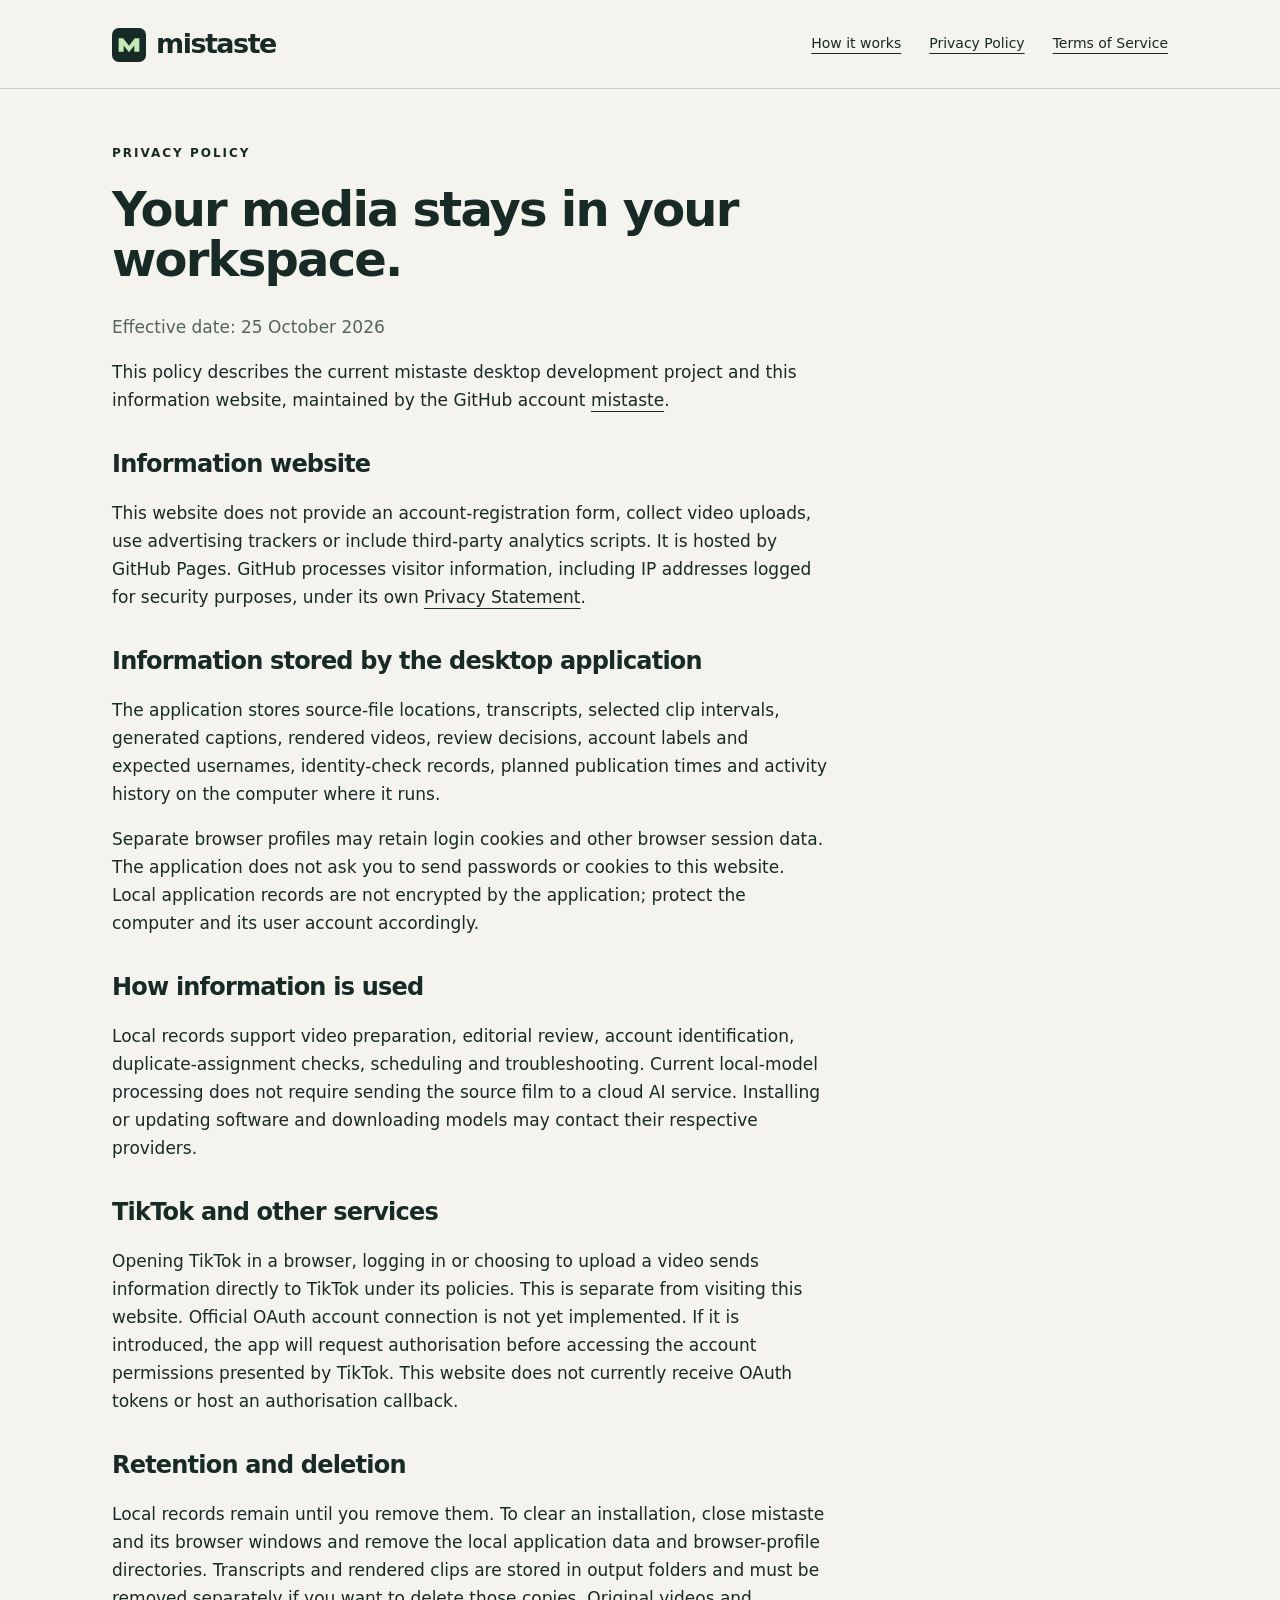
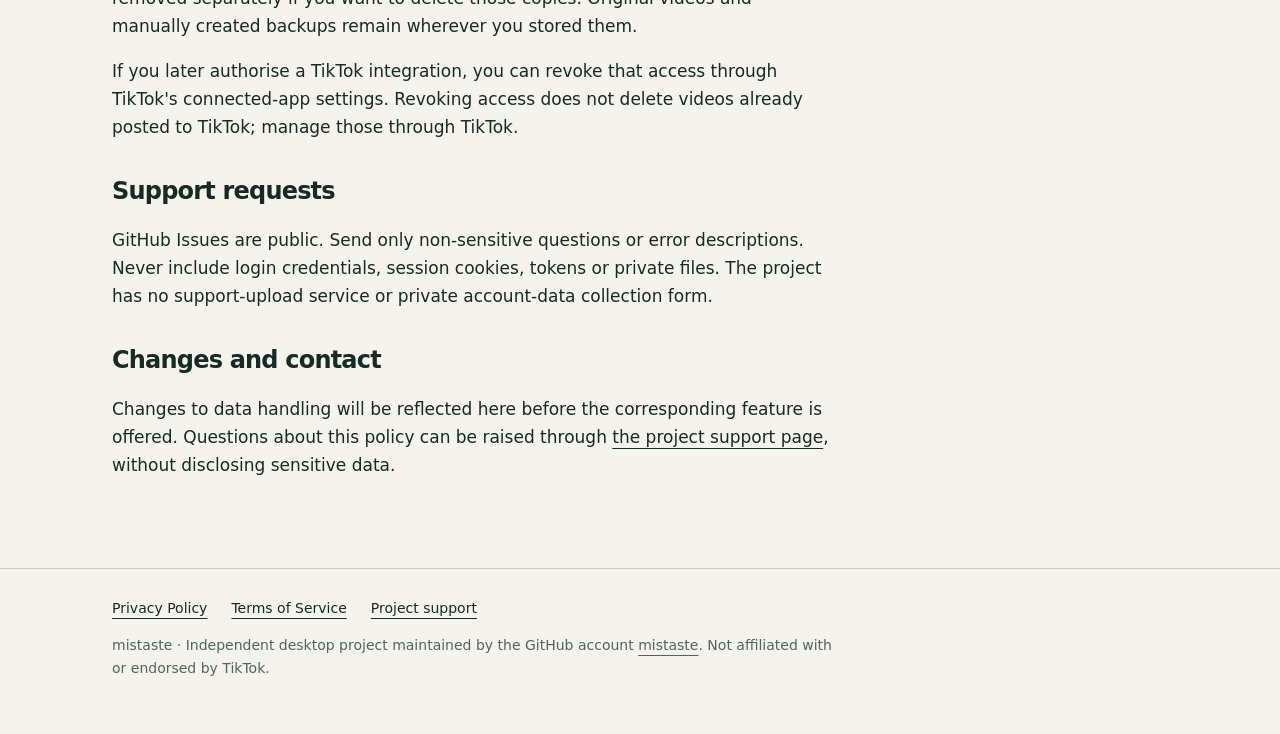
==== privacy.html @ dfa032f0 "Publish mistaste information website and policies" ====
<!doctype html><html lang="en"><head><meta charset="utf-8"><meta name="viewport" content="width=device-width, initial-scale=1"><meta name="description" content="mistaste: local video preparation, editorial review and account workflow management. Development and sandbox testing."><title>Privacy Policy — mistaste</title><link rel="icon" href="icon.svg" type="image/svg+xml"><link rel="stylesheet" href="style.css"></head><body><a class="skip" href="#main">Skip to content</a><header><div class="wrap"><nav aria-label="Main navigation"><a class="brand" href="./"><img src="icon.svg" width="34" height="34" alt="">mistaste</a><a href="./#workflow">How it works</a><a href="privacy.html">Privacy Policy</a><a href="terms.html">Terms of Service</a></nav></div></header><main id="main" class="wrap"><article class="legal"><span class="eyebrow">Privacy Policy</span><h1>Your media stays in your workspace.</h1><p class="muted">Effective date: 25 October 2026</p><p>This policy describes the current mistaste desktop development project and this information website, maintained by the GitHub account <a href="https://github.com/mistaste">mistaste</a>.</p><h2>Information website</h2><p>This website does not provide an account-registration form, collect video uploads, use advertising trackers or include third-party analytics scripts. It is hosted by GitHub Pages. GitHub processes visitor information, including IP addresses logged for security purposes, under its own <a href="https://docs.github.com/en/site-policy/privacy-policies/github-general-privacy-statement">Privacy Statement</a>.</p><h2>Information stored by the desktop application</h2><p>The application stores source-file locations, transcripts, selected clip intervals, generated captions, rendered videos, review decisions, account labels and expected usernames, identity-check records, planned publication times and activity history on the computer where it runs.</p><p>Separate browser profiles may retain login cookies and other browser session data. The application does not ask you to send passwords or cookies to this website. Local application records are not encrypted by the application; protect the computer and its user account accordingly.</p><h2>How information is used</h2><p>Local records support video preparation, editorial review, account identification, duplicate-assignment checks, scheduling and troubleshooting. Current local-model processing does not require sending the source film to a cloud AI service. Installing or updating software and downloading models may contact their respective providers.</p><h2>TikTok and other services</h2><p>Opening TikTok in a browser, logging in or choosing to upload a video sends information directly to TikTok under its policies. This is separate from visiting this website. Official OAuth account connection is not yet implemented. If it is introduced, the app will request authorisation before accessing the account permissions presented by TikTok. This website does not currently receive OAuth tokens or host an authorisation callback.</p><h2>Retention and deletion</h2><p>Local records remain until you remove them. To clear an installation, close mistaste and its browser windows and remove the local application data and browser-profile directories. Transcripts and rendered clips are stored in output folders and must be removed separately if you want to delete those copies. Original videos and manually created backups remain wherever you stored them.</p><p>If you later authorise a TikTok integration, you can revoke that access through TikTok's connected-app settings. Revoking access does not delete videos already posted to TikTok; manage those through TikTok.</p><h2>Support requests</h2><p>GitHub Issues are public. Send only non-sensitive questions or error descriptions. Never include login credentials, session cookies, tokens or private files. The project has no support-upload service or private account-data collection form.</p><h2>Changes and contact</h2><p>Changes to data handling will be reflected here before the corresponding feature is offered. Questions about this policy can be raised through <a href="https://github.com/mistaste/mistaste-site/issues">the project support page</a>, without disclosing sensitive data.</p></article></main><footer><div class="wrap"><div class="links"><a href="privacy.html">Privacy Policy</a><a href="terms.html">Terms of Service</a><a href="https://github.com/mistaste/mistaste-site/issues">Project support</a></div><p class="muted">mistaste · Independent desktop project maintained by the GitHub account <a href="https://github.com/mistaste">mistaste</a>. Not affiliated with or endorsed by TikTok.</p></div></footer></body></html>
---- style.css ----
:root{--paper:#f4f3ed;--ink:#182a25;--muted:#52655c;--line:#c4cec4;--accent:#c4e9b6}*{box-sizing:border-box}body{margin:0;background:var(--paper);color:var(--ink);font:17px/1.65 system-ui,-apple-system,sans-serif}a{color:inherit;text-underline-offset:5px}a:hover{color:#30603e}a:focus-visible,summary:focus-visible{outline:3px solid #397644;outline-offset:5px}.wrap{max-width:1120px;margin:auto;padding:0 32px}header{border-bottom:1px solid var(--line)}nav{display:flex;align-items:center;gap:28px;min-height:88px;flex-wrap:wrap;padding:16px 0}.brand{font-size:27px;font-weight:800;letter-spacing:-1.5px;text-decoration:none;margin-right:auto}.brand img{vertical-align:middle;margin-right:10px}nav a:not(.brand){font-size:14px}.hero{display:grid;grid-template-columns:1.3fr 1fr;gap:64px;padding:80px 0 64px;align-items:center}.eyebrow{font-size:12px;text-transform:uppercase;letter-spacing:2px;font-weight:700}h1{font-size:clamp(42px,6vw,76px);line-height:1.04;letter-spacing:-3px;margin:20px 0 28px;max-width:750px}h2{font-size:30px;line-height:1.2;letter-spacing:-.8px}h3{font-size:20px;line-height:1.3}p{max-width:720px}.lede{font-size:20px;color:var(--muted)}.status{display:inline-block;border:1px solid var(--ink);padding:6px 12px;font-size:13px;border-radius:3px}.workflow{background:var(--accent);padding:32px;border-radius:6px}.workflow ol{padding-left:24px;margin:24px 0 0}.workflow li{padding:14px 0;border-bottom:1px solid #95b28a}.workflow li:last-child{border:0}.section{padding:48px 0;border-top:1px solid var(--line)}.features{display:grid;grid-template-columns:repeat(3,minmax(0,1fr));gap:32px}.features p,.muted{color:var(--muted)}.legal{max-width:800px;padding:48px 0 72px}.legal h1{font-size:48px;letter-spacing:-1.8px}.legal h2{font-size:24px;margin-top:36px}.legal li{margin:8px 0}footer{border-top:1px solid var(--line);padding:28px 0 40px;font-size:14px}footer .links{display:flex;gap:24px;flex-wrap:wrap}.skip{position:absolute;left:-10000px}.skip:focus{left:20px;top:10px;background:white;padding:10px;z-index:5}@media(max-width:720px){.wrap{padding:0 20px}nav{gap:16px}.brand{width:100%}.hero{grid-template-columns:1fr;gap:32px;padding:48px 0}h1{letter-spacing:-1.8px}.features{grid-template-columns:1fr;gap:12px}.legal h1{font-size:38px}}
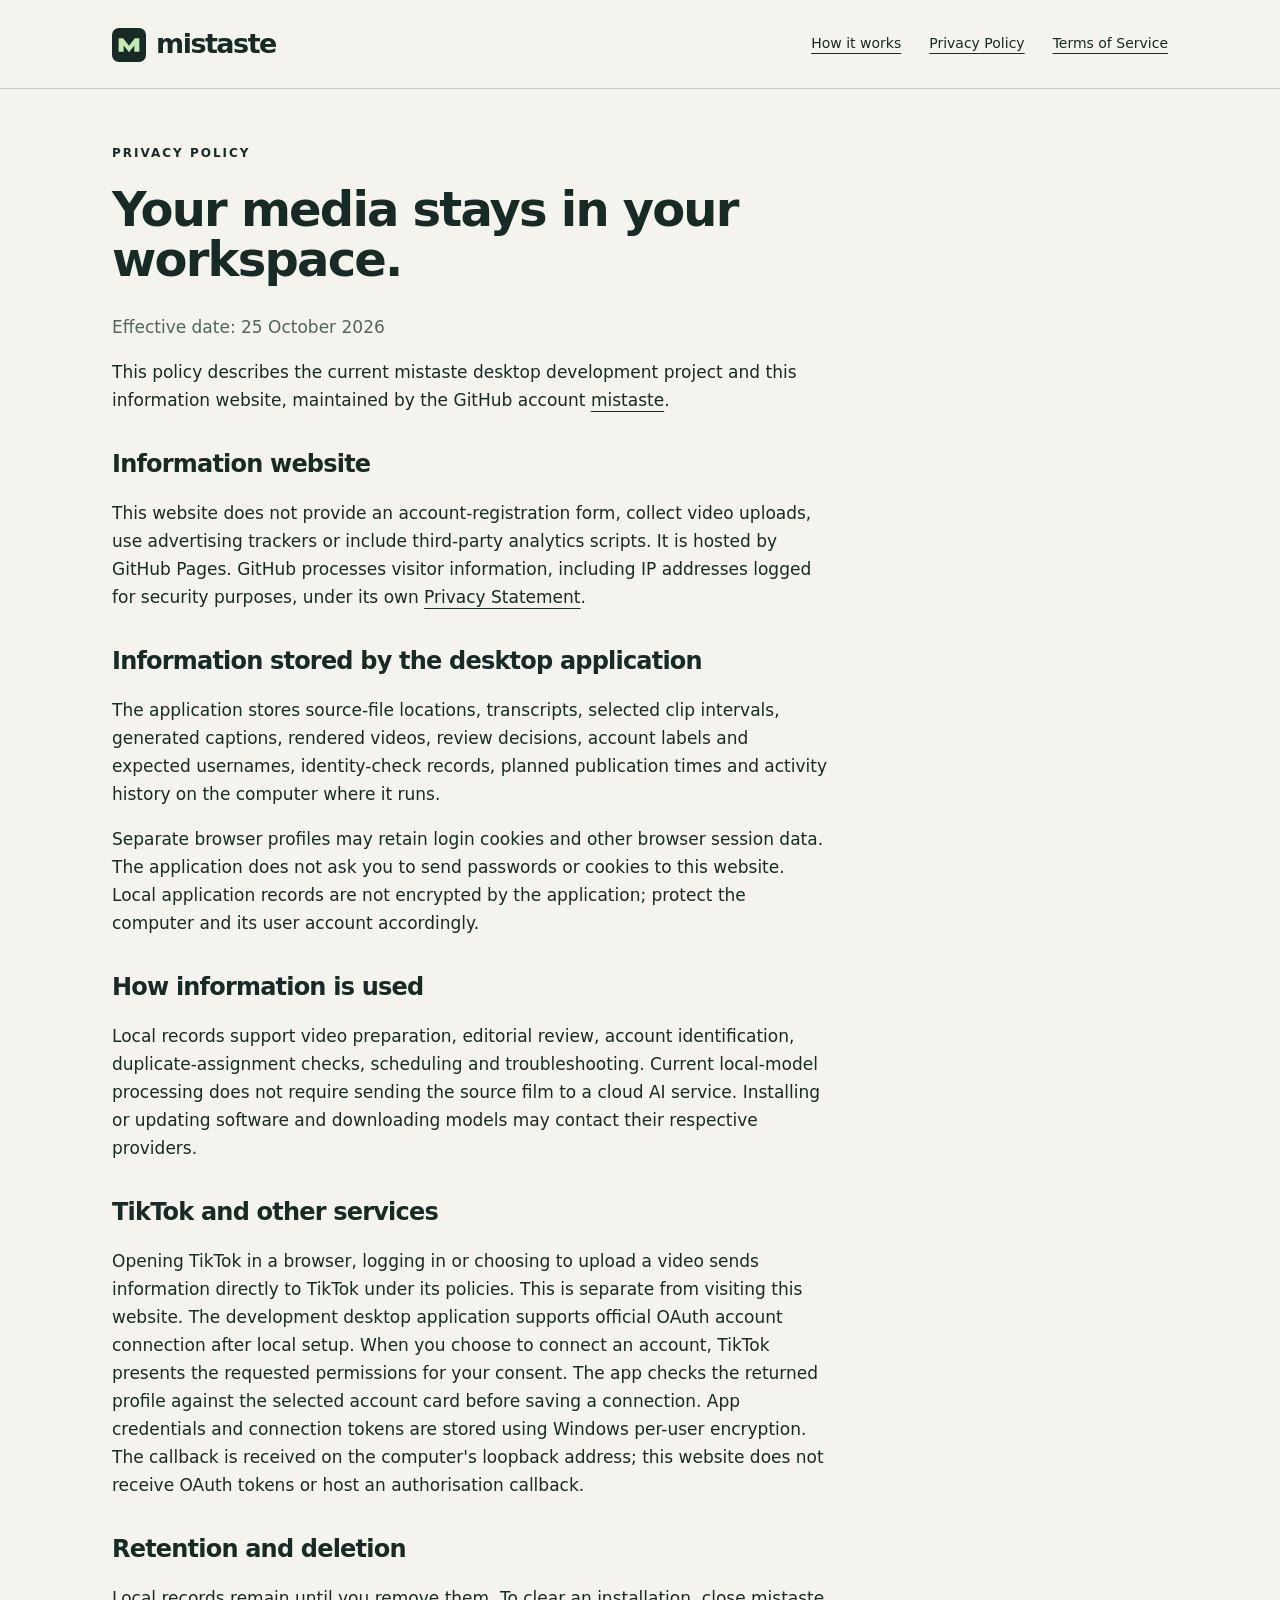
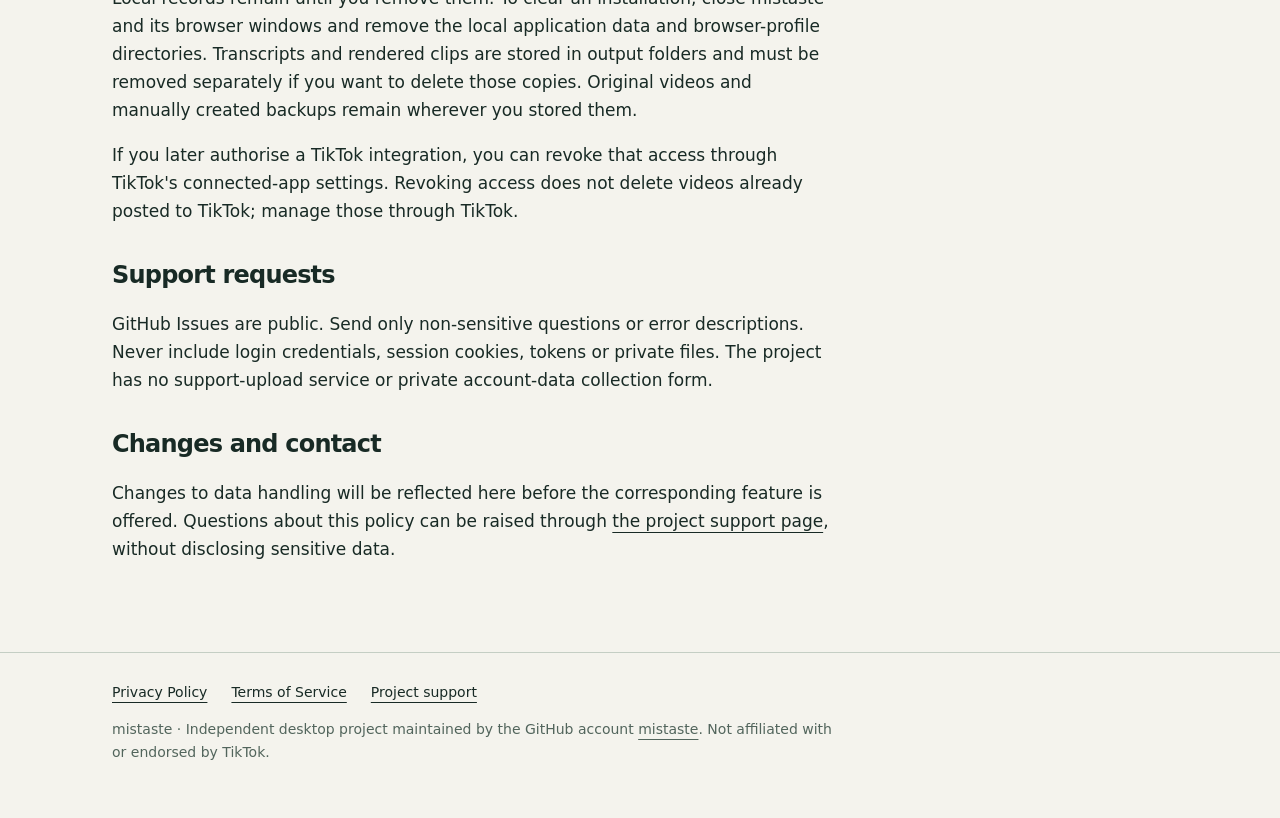
==== commit 00bed39d: "Document desktop sandbox OAuth and encrypted token storage" ====
--- a/privacy.html
+++ b/privacy.html
@@ -1 +1 @@
-<!doctype html><html lang="en"><head><meta charset="utf-8"><meta name="viewport" content="width=device-width, initial-scale=1"><meta name="description" content="mistaste: local video preparation, editorial review and account workflow management. Development and sandbox testing."><title>Privacy Policy — mistaste</title><link rel="icon" href="icon.svg" type="image/svg+xml"><link rel="stylesheet" href="style.css"></head><body><a class="skip" href="#main">Skip to content</a><header><div class="wrap"><nav aria-label="Main navigation"><a class="brand" href="./"><img src="icon.svg" width="34" height="34" alt="">mistaste</a><a href="./#workflow">How it works</a><a href="privacy.html">Privacy Policy</a><a href="terms.html">Terms of Service</a></nav></div></header><main id="main" class="wrap"><article class="legal"><span class="eyebrow">Privacy Policy</span><h1>Your media stays in your workspace.</h1><p class="muted">Effective date: 25 October 2026</p><p>This policy describes the current mistaste desktop development project and this information website, maintained by the GitHub account <a href="https://github.com/mistaste">mistaste</a>.</p><h2>Information website</h2><p>This website does not provide an account-registration form, collect video uploads, use advertising trackers or include third-party analytics scripts. It is hosted by GitHub Pages. GitHub processes visitor information, including IP addresses logged for security purposes, under its own <a href="https://docs.github.com/en/site-policy/privacy-policies/github-general-privacy-statement">Privacy Statement</a>.</p><h2>Information stored by the desktop application</h2><p>The application stores source-file locations, transcripts, selected clip intervals, generated captions, rendered videos, review decisions, account labels and expected usernames, identity-check records, planned publication times and activity history on the computer where it runs.</p><p>Separate browser profiles may retain login cookies and other browser session data. The application does not ask you to send passwords or cookies to this website. Local application records are not encrypted by the application; protect the computer and its user account accordingly.</p><h2>How information is used</h2><p>Local records support video preparation, editorial review, account identification, duplicate-assignment checks, scheduling and troubleshooting. Current local-model processing does not require sending the source film to a cloud AI service. Installing or updating software and downloading models may contact their respective providers.</p><h2>TikTok and other services</h2><p>Opening TikTok in a browser, logging in or choosing to upload a video sends information directly to TikTok under its policies. This is separate from visiting this website. Official OAuth account connection is not yet implemented. If it is introduced, the app will request authorisation before accessing the account permissions presented by TikTok. This website does not currently receive OAuth tokens or host an authorisation callback.</p><h2>Retention and deletion</h2><p>Local records remain until you remove them. To clear an installation, close mistaste and its browser windows and remove the local application data and browser-profile directories. Transcripts and rendered clips are stored in output folders and must be removed separately if you want to delete those copies. Original videos and manually created backups remain wherever you stored them.</p><p>If you later authorise a TikTok integration, you can revoke that access through TikTok's connected-app settings. Revoking access does not delete videos already posted to TikTok; manage those through TikTok.</p><h2>Support requests</h2><p>GitHub Issues are public. Send only non-sensitive questions or error descriptions. Never include login credentials, session cookies, tokens or private files. The project has no support-upload service or private account-data collection form.</p><h2>Changes and contact</h2><p>Changes to data handling will be reflected here before the corresponding feature is offered. Questions about this policy can be raised through <a href="https://github.com/mistaste/mistaste-site/issues">the project support page</a>, without disclosing sensitive data.</p></article></main><footer><div class="wrap"><div class="links"><a href="privacy.html">Privacy Policy</a><a href="terms.html">Terms of Service</a><a href="https://github.com/mistaste/mistaste-site/issues">Project support</a></div><p class="muted">mistaste · Independent desktop project maintained by the GitHub account <a href="https://github.com/mistaste">mistaste</a>. Not affiliated with or endorsed by TikTok.</p></div></footer></body></html>+<!doctype html><html lang="en"><head><meta charset="utf-8"><meta name="viewport" content="width=device-width, initial-scale=1"><meta name="description" content="mistaste: local video preparation, editorial review and account workflow management. Development and sandbox testing."><title>Privacy Policy — mistaste</title><link rel="icon" href="icon.svg" type="image/svg+xml"><link rel="stylesheet" href="style.css"></head><body><a class="skip" href="#main">Skip to content</a><header><div class="wrap"><nav aria-label="Main navigation"><a class="brand" href="./"><img src="icon.svg" width="34" height="34" alt="">mistaste</a><a href="./#workflow">How it works</a><a href="privacy.html">Privacy Policy</a><a href="terms.html">Terms of Service</a></nav></div></header><main id="main" class="wrap"><article class="legal"><span class="eyebrow">Privacy Policy</span><h1>Your media stays in your workspace.</h1><p class="muted">Effective date: 25 October 2026</p><p>This policy describes the current mistaste desktop development project and this information website, maintained by the GitHub account <a href="https://github.com/mistaste">mistaste</a>.</p><h2>Information website</h2><p>This website does not provide an account-registration form, collect video uploads, use advertising trackers or include third-party analytics scripts. It is hosted by GitHub Pages. GitHub processes visitor information, including IP addresses logged for security purposes, under its own <a href="https://docs.github.com/en/site-policy/privacy-policies/github-general-privacy-statement">Privacy Statement</a>.</p><h2>Information stored by the desktop application</h2><p>The application stores source-file locations, transcripts, selected clip intervals, generated captions, rendered videos, review decisions, account labels and expected usernames, identity-check records, planned publication times and activity history on the computer where it runs.</p><p>Separate browser profiles may retain login cookies and other browser session data. The application does not ask you to send passwords or cookies to this website. Local application records are not encrypted by the application; protect the computer and its user account accordingly.</p><h2>How information is used</h2><p>Local records support video preparation, editorial review, account identification, duplicate-assignment checks, scheduling and troubleshooting. Current local-model processing does not require sending the source film to a cloud AI service. Installing or updating software and downloading models may contact their respective providers.</p><h2>TikTok and other services</h2><p>Opening TikTok in a browser, logging in or choosing to upload a video sends information directly to TikTok under its policies. This is separate from visiting this website. The development desktop application supports official OAuth account connection after local setup. When you choose to connect an account, TikTok presents the requested permissions for your consent. The app checks the returned profile against the selected account card before saving a connection. App credentials and connection tokens are stored using Windows per-user encryption. The callback is received on the computer's loopback address; this website does not receive OAuth tokens or host an authorisation callback.</p><h2>Retention and deletion</h2><p>Local records remain until you remove them. To clear an installation, close mistaste and its browser windows and remove the local application data and browser-profile directories. Transcripts and rendered clips are stored in output folders and must be removed separately if you want to delete those copies. Original videos and manually created backups remain wherever you stored them.</p><p>If you later authorise a TikTok integration, you can revoke that access through TikTok's connected-app settings. Revoking access does not delete videos already posted to TikTok; manage those through TikTok.</p><h2>Support requests</h2><p>GitHub Issues are public. Send only non-sensitive questions or error descriptions. Never include login credentials, session cookies, tokens or private files. The project has no support-upload service or private account-data collection form.</p><h2>Changes and contact</h2><p>Changes to data handling will be reflected here before the corresponding feature is offered. Questions about this policy can be raised through <a href="https://github.com/mistaste/mistaste-site/issues">the project support page</a>, without disclosing sensitive data.</p></article></main><footer><div class="wrap"><div class="links"><a href="privacy.html">Privacy Policy</a><a href="terms.html">Terms of Service</a><a href="https://github.com/mistaste/mistaste-site/issues">Project support</a></div><p class="muted">mistaste · Independent desktop project maintained by the GitHub account <a href="https://github.com/mistaste">mistaste</a>. Not affiliated with or endorsed by TikTok.</p></div></footer></body></html>
